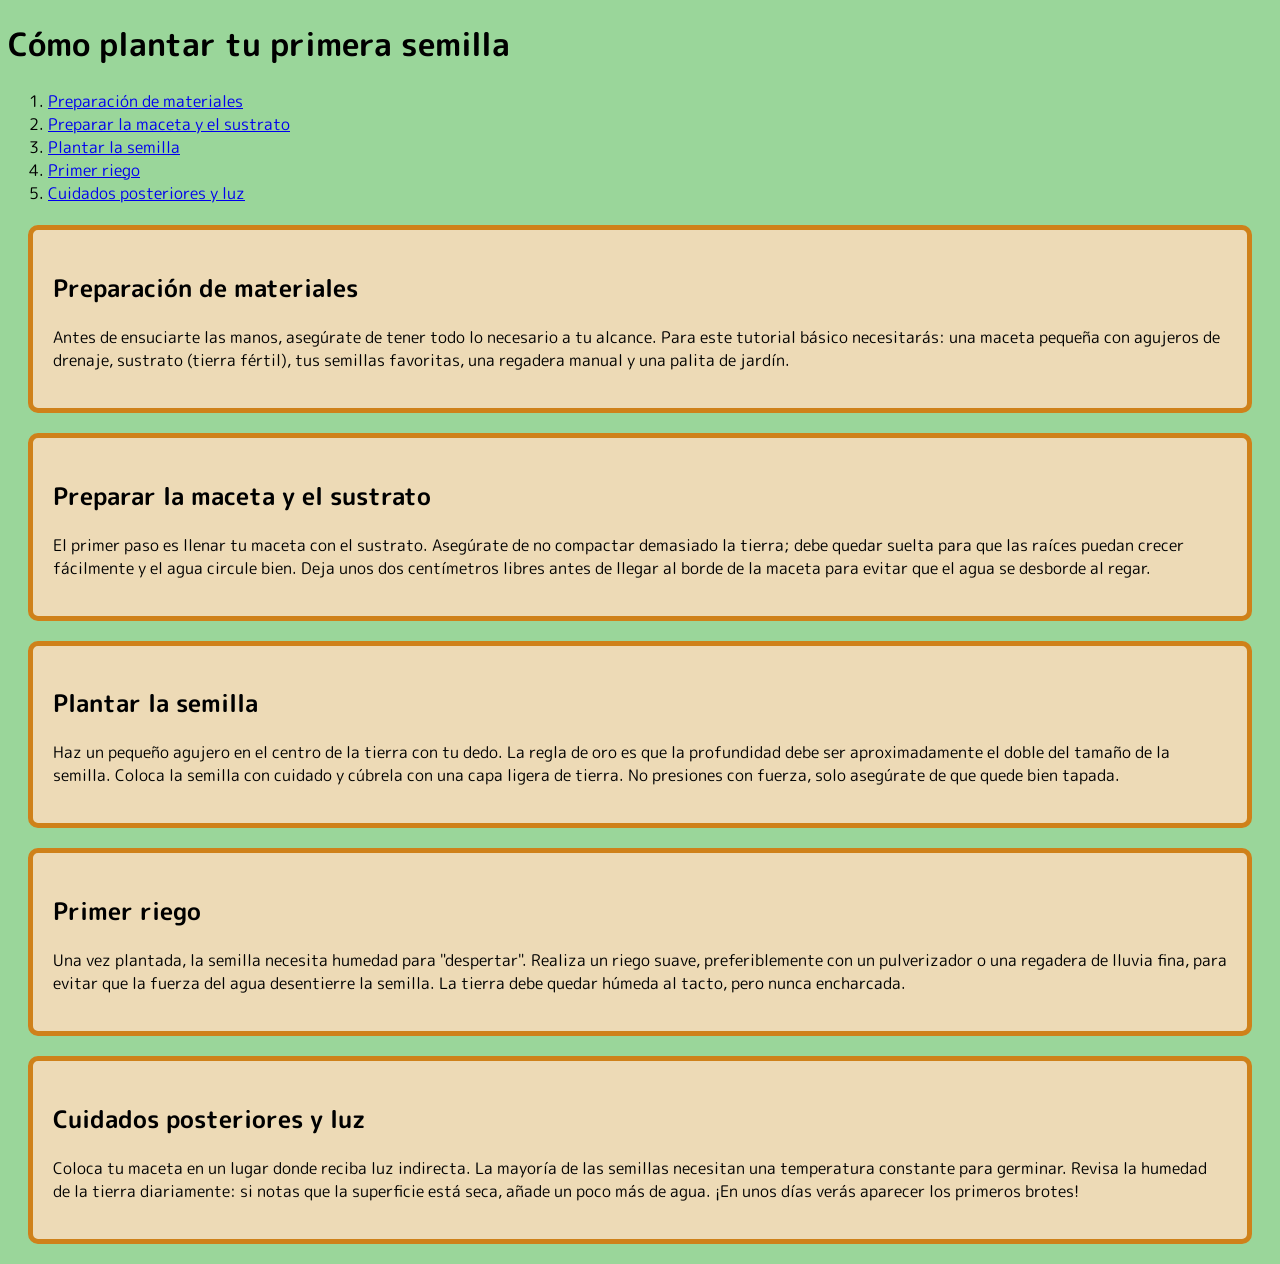
==== index.html @ baadfea5 "Add files via upload" ====
<!DOCTYPE html>
<html lang="en">
<head>
    <meta charset="UTF-8">
    <meta name="viewport" content="width=device-width, initial-scale=1.0">
    <title>Cómo plantar tu primera semilla</title>
    <link rel="stylesheet" href="style.css">
    <link rel="preconnect" href="https://fonts.googleapis.com">
<link rel="preconnect" href="https://fonts.gstatic.com" crossorigin>
<link href="https://fonts.googleapis.com/css2?family=M+PLUS+Rounded+1c&display=swap" rel="stylesheet">
</head>
<body>
    <h1>Cómo plantar tu primera semilla</h1>  
    <ol>
    <li><a href="#1">Preparación de materiales</a></li>
    <li><a href="#2">Preparar la maceta y el sustrato</a></li>
    <li><a href="#3">Plantar la semilla</a></li>
    <li><a href="#4">Primer riego</a></li>
    <li><a href="#5">Cuidados posteriores y luz</a></li>
    </ol>
    <div>
        <h2 id="#1">Preparación de materiales</h2>
        <p>Antes de ensuciarte las manos, asegúrate de tener todo lo necesario a tu alcance. Para este tutorial básico necesitarás: una maceta pequeña con agujeros de drenaje, sustrato (tierra fértil), tus semillas favoritas, una regadera manual y una palita de jardín.</p>
    </div>
    <div> 
        <h2 id="#2">Preparar la maceta y el sustrato</h2>
        <p>El primer paso es llenar tu maceta con el sustrato. Asegúrate de no compactar demasiado la tierra; debe quedar suelta para que las raíces puedan crecer fácilmente y el agua circule bien. Deja unos dos centímetros libres antes de llegar al borde de la maceta para evitar que el agua se desborde al regar.</p>
    </div>
    <div> 
        <h2 id="#3">Plantar la semilla</h2>
        <p> Haz un pequeño agujero en el centro de la tierra con tu dedo. La regla de oro es que la profundidad debe ser aproximadamente el doble del tamaño de la semilla. Coloca la semilla con cuidado y cúbrela con una capa ligera de tierra. No presiones con fuerza, solo asegúrate de que quede bien tapada.</p>
    </div>
    <div> 
        <h2 id="#4">Primer riego</h2>
        <p>Una vez plantada, la semilla necesita humedad para "despertar". Realiza un riego suave, preferiblemente con un pulverizador o una regadera de lluvia fina, para evitar que la fuerza del agua desentierre la semilla. La tierra debe quedar húmeda al tacto, pero nunca encharcada.</p>
    </div>
    <div> 
        <h2 id="#5">Cuidados posteriores y luz</h2>
        <p>Coloca tu maceta en un lugar donde reciba luz indirecta. La mayoría de las semillas necesitan una temperatura constante para germinar. Revisa la humedad de la tierra diariamente: si notas que la superficie está seca, añade un poco más de agua. ¡En unos días verás aparecer los primeros brotes!</p>
    </div>
</body>
</html>
---- style.css ----
body {
    font-family: "M PLUS Rounded 1c", sans-serif;
    font-weight: 400;
    font-style: normal;
    background-color: rgb(154, 214, 154);

}

div {
    background-color: rgb(237, 218, 182);
    border-radius: 10px;
    border: 5px solid;
    border-color: rgb(207, 129, 26);
    padding: 20px;
    margin: 20px;
}
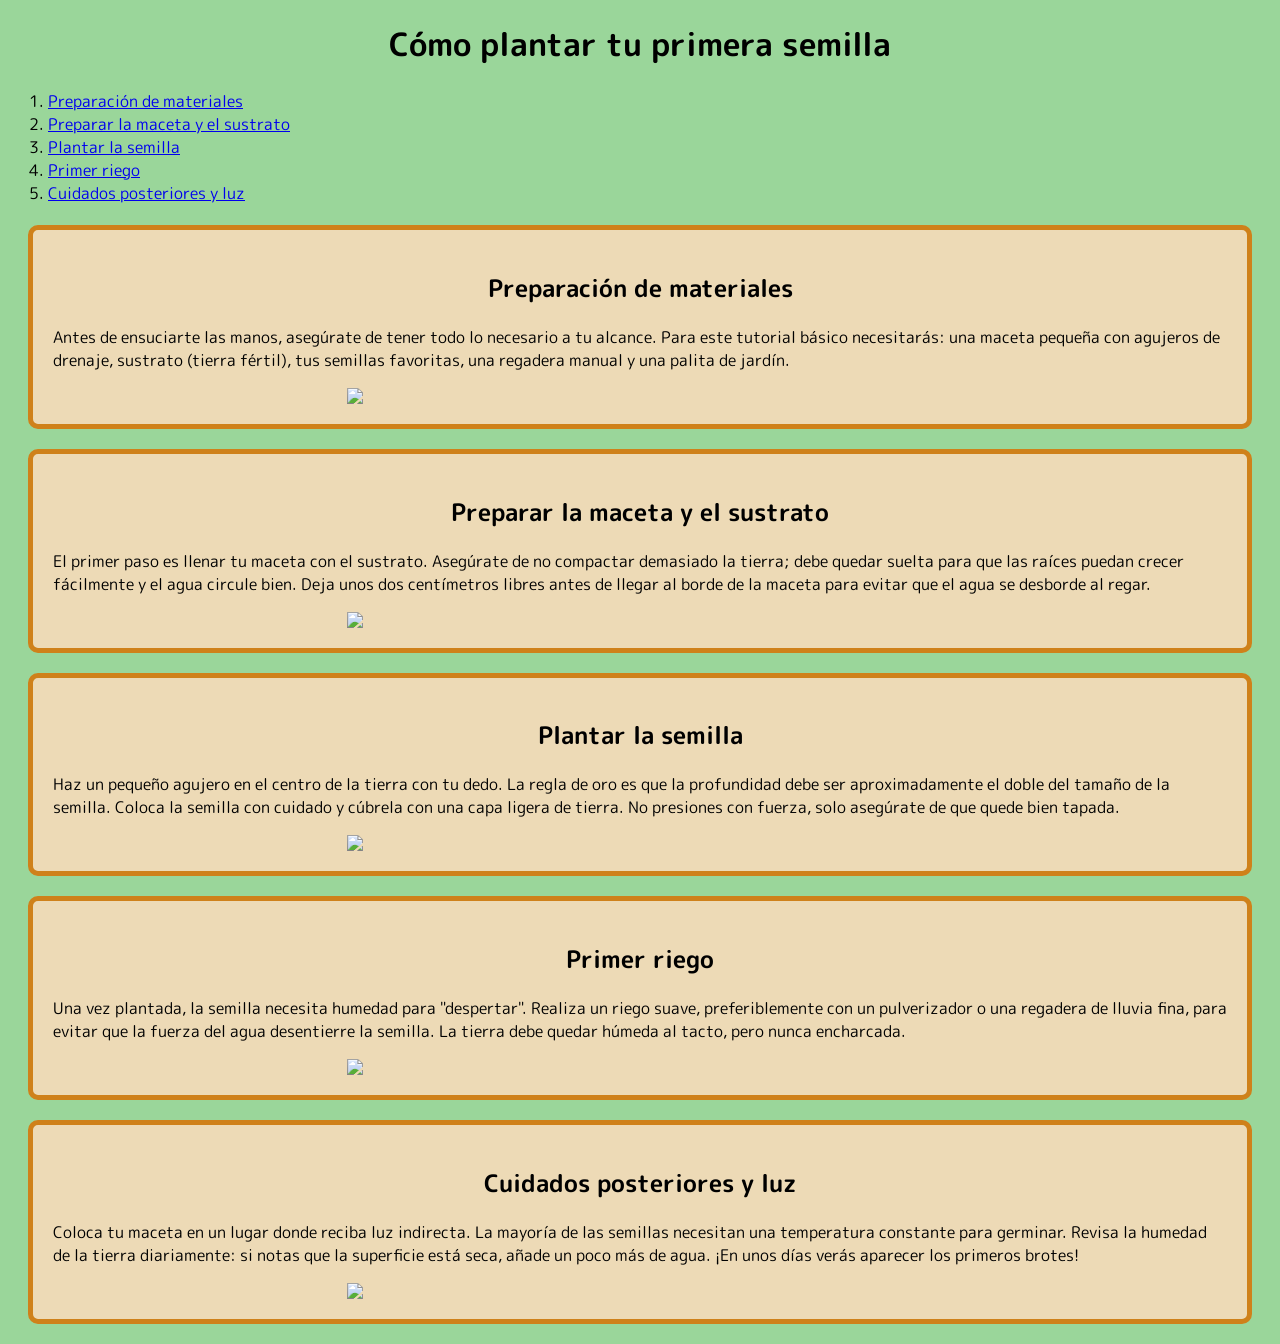
==== commit 6eba56d0: "lo saque" ====
--- a/index.html
+++ b/index.html
@@ -1,42 +1,47 @@
-<!DOCTYPE html>
-<html lang="en">
-<head>
-    <meta charset="UTF-8">
-    <meta name="viewport" content="width=device-width, initial-scale=1.0">
-    <title>Cómo plantar tu primera semilla</title>
-    <link rel="stylesheet" href="style.css">
-    <link rel="preconnect" href="https://fonts.googleapis.com">
-<link rel="preconnect" href="https://fonts.gstatic.com" crossorigin>
-<link href="https://fonts.googleapis.com/css2?family=M+PLUS+Rounded+1c&display=swap" rel="stylesheet">
-</head>
-<body>
-    <h1>Cómo plantar tu primera semilla</h1>  
-    <ol>
-    <li><a href="#1">Preparación de materiales</a></li>
-    <li><a href="#2">Preparar la maceta y el sustrato</a></li>
-    <li><a href="#3">Plantar la semilla</a></li>
-    <li><a href="#4">Primer riego</a></li>
-    <li><a href="#5">Cuidados posteriores y luz</a></li>
-    </ol>
-    <div>
-        <h2 id="#1">Preparación de materiales</h2>
-        <p>Antes de ensuciarte las manos, asegúrate de tener todo lo necesario a tu alcance. Para este tutorial básico necesitarás: una maceta pequeña con agujeros de drenaje, sustrato (tierra fértil), tus semillas favoritas, una regadera manual y una palita de jardín.</p>
-    </div>
-    <div> 
-        <h2 id="#2">Preparar la maceta y el sustrato</h2>
-        <p>El primer paso es llenar tu maceta con el sustrato. Asegúrate de no compactar demasiado la tierra; debe quedar suelta para que las raíces puedan crecer fácilmente y el agua circule bien. Deja unos dos centímetros libres antes de llegar al borde de la maceta para evitar que el agua se desborde al regar.</p>
-    </div>
-    <div> 
-        <h2 id="#3">Plantar la semilla</h2>
-        <p> Haz un pequeño agujero en el centro de la tierra con tu dedo. La regla de oro es que la profundidad debe ser aproximadamente el doble del tamaño de la semilla. Coloca la semilla con cuidado y cúbrela con una capa ligera de tierra. No presiones con fuerza, solo asegúrate de que quede bien tapada.</p>
-    </div>
-    <div> 
-        <h2 id="#4">Primer riego</h2>
-        <p>Una vez plantada, la semilla necesita humedad para "despertar". Realiza un riego suave, preferiblemente con un pulverizador o una regadera de lluvia fina, para evitar que la fuerza del agua desentierre la semilla. La tierra debe quedar húmeda al tacto, pero nunca encharcada.</p>
-    </div>
-    <div> 
-        <h2 id="#5">Cuidados posteriores y luz</h2>
-        <p>Coloca tu maceta en un lugar donde reciba luz indirecta. La mayoría de las semillas necesitan una temperatura constante para germinar. Revisa la humedad de la tierra diariamente: si notas que la superficie está seca, añade un poco más de agua. ¡En unos días verás aparecer los primeros brotes!</p>
-    </div>
-</body>
-</html>+<!DOCTYPE html>
+<html lang="en">
+<head>
+    <meta charset="UTF-8">
+    <meta name="viewport" content="width=device-width, initial-scale=1.0">
+    <title>Cómo plantar tu primera semilla</title>
+    <link rel="stylesheet" href="style.css">
+    <link rel="preconnect" href="https://fonts.googleapis.com">
+<link rel="preconnect" href="https://fonts.gstatic.com" crossorigin>
+<link href="https://fonts.googleapis.com/css2?family=M+PLUS+Rounded+1c&display=swap" rel="stylesheet">
+</head>
+<body>
+    <h1>Cómo plantar tu primera semilla</h1>  
+    <ol>
+    <li><a href="#1">Preparación de materiales</a></li>
+    <li><a href="#2">Preparar la maceta y el sustrato</a></li>
+    <li><a href="#3">Plantar la semilla</a></li>
+    <li><a href="#4">Primer riego</a></li>
+    <li><a href="#5">Cuidados posteriores y luz</a></li>
+    </ol>
+    <div>
+        <h2 id="1">Preparación de materiales</h2>
+        <p>Antes de ensuciarte las manos, asegúrate de tener todo lo necesario a tu alcance. Para este tutorial básico necesitarás: una maceta pequeña con agujeros de drenaje, sustrato (tierra fértil), tus semillas favoritas, una regadera manual y una palita de jardín.</p>
+        <img src="imagenes/herramientas.png">
+    </div>
+    <div> 
+        <h2 id="2">Preparar la maceta y el sustrato</h2>
+        <p>El primer paso es llenar tu maceta con el sustrato. Asegúrate de no compactar demasiado la tierra; debe quedar suelta para que las raíces puedan crecer fácilmente y el agua circule bien. Deja unos dos centímetros libres antes de llegar al borde de la maceta para evitar que el agua se desborde al regar.</p>
+        <img src="imagenes/maceta_sustrato.png">
+    </div>
+    <div> 
+        <h2 id="3">Plantar la semilla</h2>
+        <p> Haz un pequeño agujero en el centro de la tierra con tu dedo. La regla de oro es que la profundidad debe ser aproximadamente el doble del tamaño de la semilla. Coloca la semilla con cuidado y cúbrela con una capa ligera de tierra. No presiones con fuerza, solo asegúrate de que quede bien tapada.</p>
+        <img src="imagenes/semilla.png">
+    </div>
+    <div> 
+        <h2 id="4">Primer riego</h2>
+        <p>Una vez plantada, la semilla necesita humedad para "despertar". Realiza un riego suave, preferiblemente con un pulverizador o una regadera de lluvia fina, para evitar que la fuerza del agua desentierre la semilla. La tierra debe quedar húmeda al tacto, pero nunca encharcada.</p>
+        <img src="imagenes/primer_riego.png">
+    </div>
+    <div> 
+        <h2 id="5">Cuidados posteriores y luz</h2>
+        <p>Coloca tu maceta en un lugar donde reciba luz indirecta. La mayoría de las semillas necesitan una temperatura constante para germinar. Revisa la humedad de la tierra diariamente: si notas que la superficie está seca, añade un poco más de agua. ¡En unos días verás aparecer los primeros brotes!</p>
+        <img src="imagenes/mata_sin_espacios.png">
+    </div>
+</body>
+</html>
--- a/style.css
+++ b/style.css
@@ -1,16 +1,26 @@
-body {
-    font-family: "M PLUS Rounded 1c", sans-serif;
-    font-weight: 400;
-    font-style: normal;
-    background-color: rgb(154, 214, 154);
-
-}
-
-div {
-    background-color: rgb(237, 218, 182);
-    border-radius: 10px;
-    border: 5px solid;
-    border-color: rgb(207, 129, 26);
-    padding: 20px;
-    margin: 20px;
+body {
+    font-family: "M PLUS Rounded 1c", sans-serif;
+    font-weight: 400;
+    font-style: normal;
+    background-color: rgb(154, 214, 154);
+
+}
+
+div {
+    background-color: rgb(237, 218, 182);
+    border-radius: 10px;
+    border: 5px solid;
+    border-color: rgb(207, 129, 26);
+    padding: 20px;
+    margin: 20px;
+}
+h1,h2 {
+    color: rgb(0, 0, 0);
+    text-align: center;
+}
+img {
+    display: block;
+    margin-left: auto;
+    margin-right: auto;
+    width: 50%;
 }
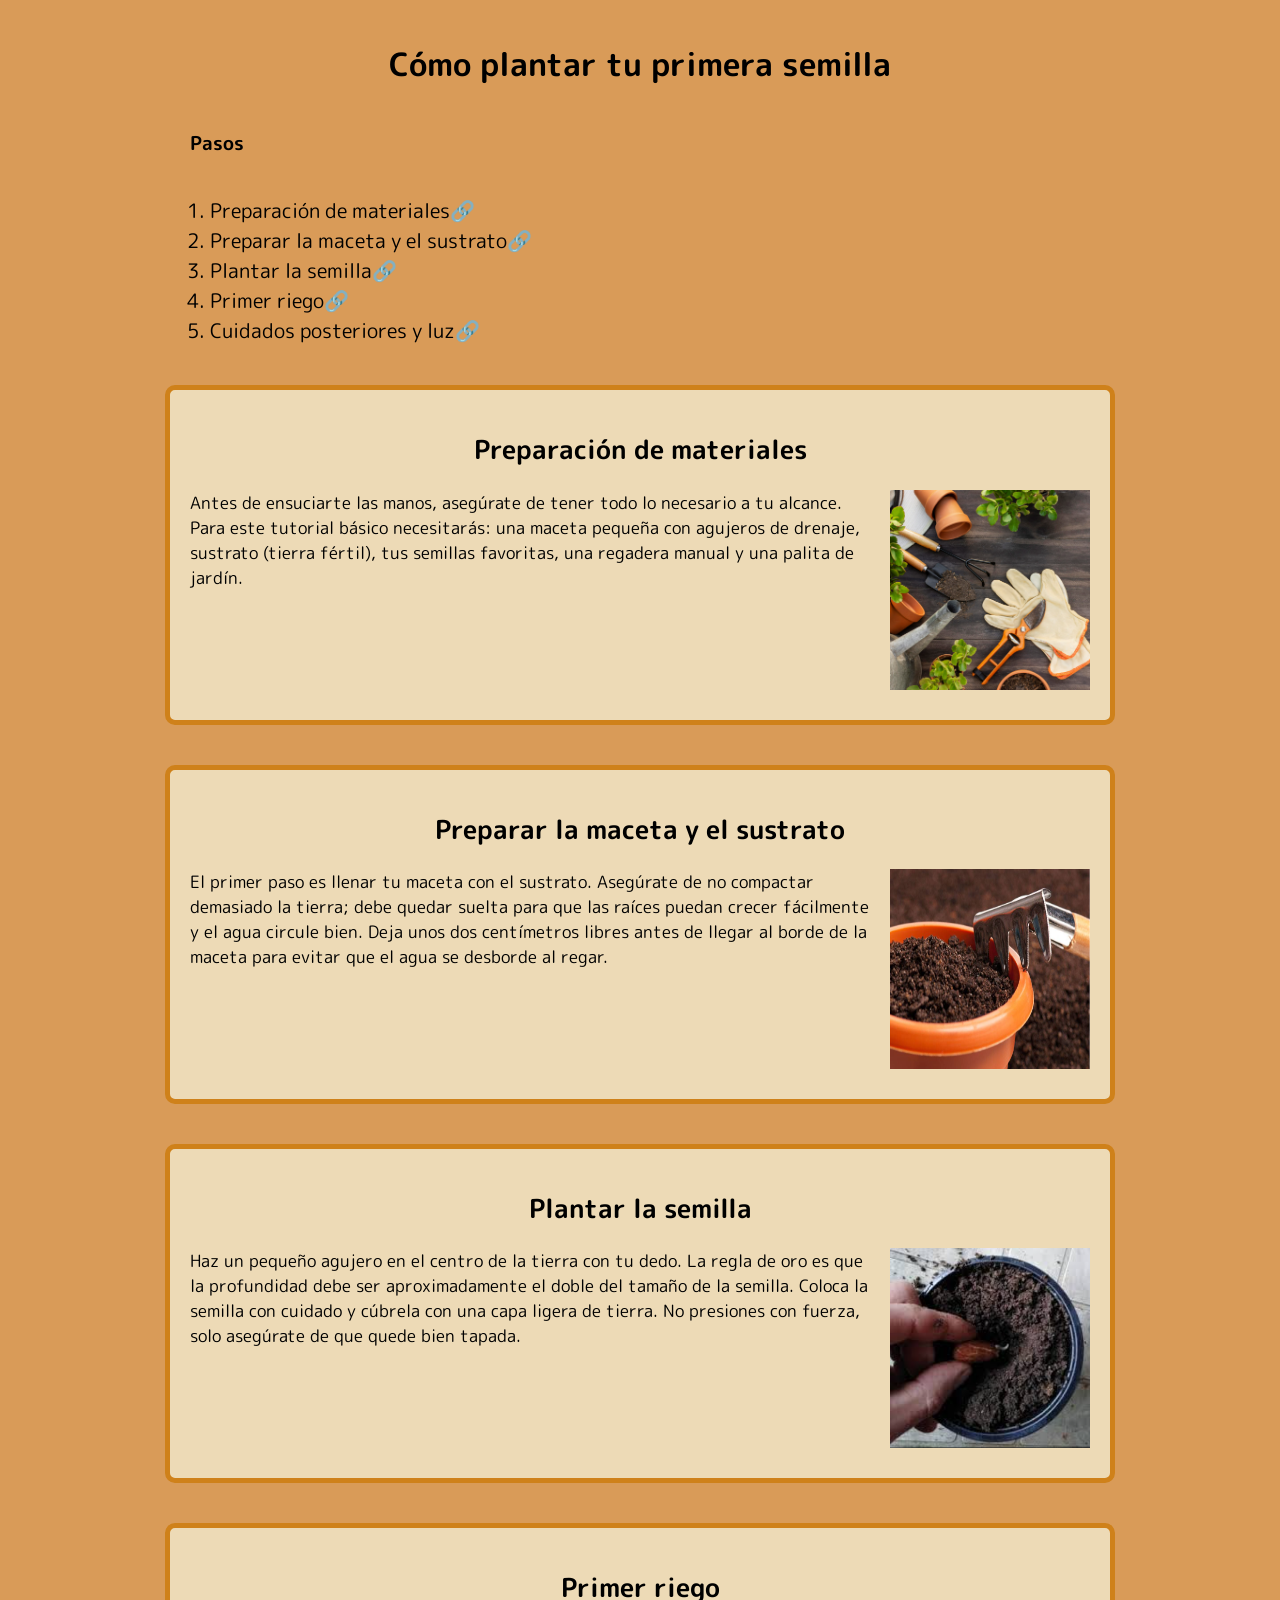
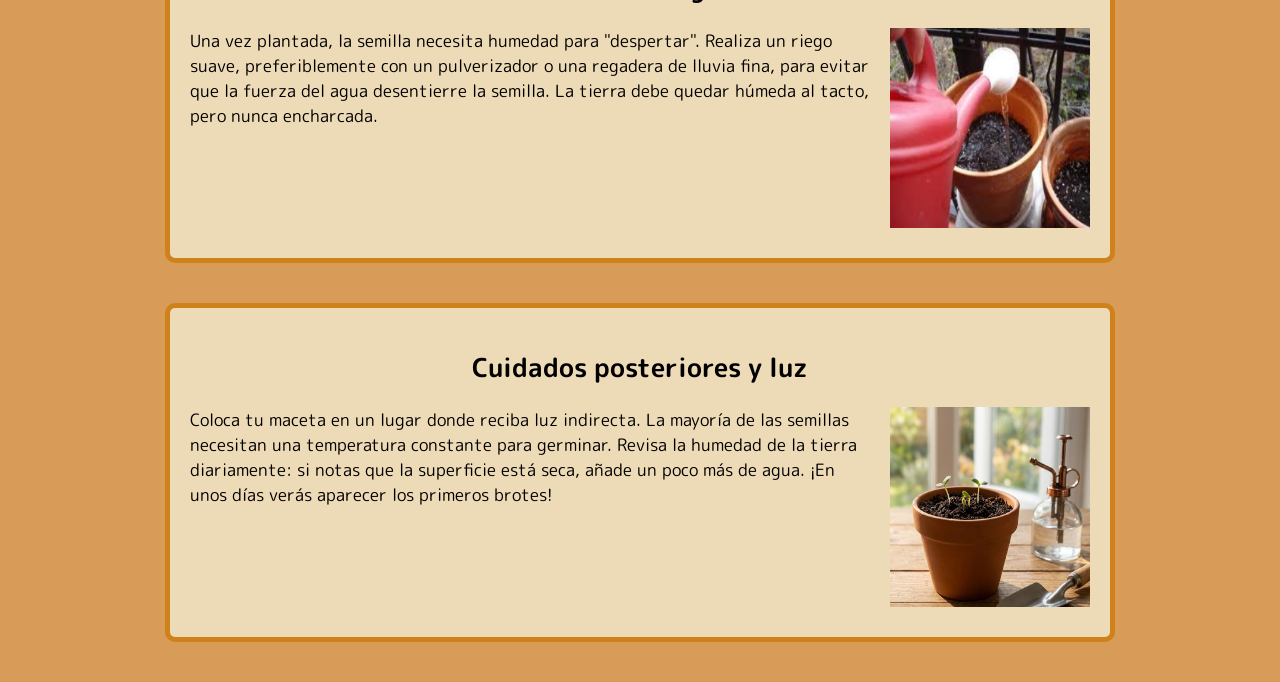
==== commit 6036ee9b: "mejora interfaz" ====
--- a/index.html
+++ b/index.html
@@ -11,37 +11,38 @@
 </head>
 <body>
     <h1>Cómo plantar tu primera semilla</h1>  
+    <h3>Pasos</h3>
     <ol>
-    <li><a href="#1">Preparación de materiales</a></li>
-    <li><a href="#2">Preparar la maceta y el sustrato</a></li>
-    <li><a href="#3">Plantar la semilla</a></li>
-    <li><a href="#4">Primer riego</a></li>
-    <li><a href="#5">Cuidados posteriores y luz</a></li>
+    <li><a href="#1">Preparación de materiales🔗</a></li>
+    <li><a href="#2">Preparar la maceta y el sustrato🔗</a></li>
+    <li><a href="#3">Plantar la semilla🔗</a></li>
+    <li><a href="#4">Primer riego🔗</a></li>
+    <li><a href="#5">Cuidados posteriores y luz🔗</a></li>
     </ol>
     <div>
         <h2 id="1">Preparación de materiales</h2>
+        <img src="imagenes/herramientas.png">
         <p>Antes de ensuciarte las manos, asegúrate de tener todo lo necesario a tu alcance. Para este tutorial básico necesitarás: una maceta pequeña con agujeros de drenaje, sustrato (tierra fértil), tus semillas favoritas, una regadera manual y una palita de jardín.</p>
-        <img src="imagenes/herramientas.png">
     </div>
     <div> 
         <h2 id="2">Preparar la maceta y el sustrato</h2>
+        <img src="imagenes/maceta_sustrato.png">
         <p>El primer paso es llenar tu maceta con el sustrato. Asegúrate de no compactar demasiado la tierra; debe quedar suelta para que las raíces puedan crecer fácilmente y el agua circule bien. Deja unos dos centímetros libres antes de llegar al borde de la maceta para evitar que el agua se desborde al regar.</p>
-        <img src="imagenes/maceta_sustrato.png">
     </div>
     <div> 
         <h2 id="3">Plantar la semilla</h2>
+        <img src="imagenes/semilla.png">
         <p> Haz un pequeño agujero en el centro de la tierra con tu dedo. La regla de oro es que la profundidad debe ser aproximadamente el doble del tamaño de la semilla. Coloca la semilla con cuidado y cúbrela con una capa ligera de tierra. No presiones con fuerza, solo asegúrate de que quede bien tapada.</p>
-        <img src="imagenes/semilla.png">
     </div>
     <div> 
         <h2 id="4">Primer riego</h2>
+        <img src="imagenes/primer_riego.png">
         <p>Una vez plantada, la semilla necesita humedad para "despertar". Realiza un riego suave, preferiblemente con un pulverizador o una regadera de lluvia fina, para evitar que la fuerza del agua desentierre la semilla. La tierra debe quedar húmeda al tacto, pero nunca encharcada.</p>
-        <img src="imagenes/primer_riego.png">
     </div>
     <div> 
         <h2 id="5">Cuidados posteriores y luz</h2>
+        <img src="imagenes/mata_sin_espacios.png">
         <p>Coloca tu maceta en un lugar donde reciba luz indirecta. La mayoría de las semillas necesitan una temperatura constante para germinar. Revisa la humedad de la tierra diariamente: si notas que la superficie está seca, añade un poco más de agua. ¡En unos días verás aparecer los primeros brotes!</p>
-        <img src="imagenes/mata_sin_espacios.png">
     </div>
 </body>
 </html>
--- a/style.css
+++ b/style.css
@@ -1,9 +1,17 @@
 body {
+    display: flex;
+    flex-direction: column;
+    align-items: center;
     font-family: "M PLUS Rounded 1c", sans-serif;
     font-weight: 400;
     font-style: normal;
-    background-color: rgb(154, 214, 154);
+    background-color: rgb(217, 155, 88);
+    margin: 0;
+    padding: 20px;
+}
 
+body > * {
+    width: min(100%, 900px);
 }
 
 div {
@@ -13,14 +21,28 @@
     border-color: rgb(207, 129, 26);
     padding: 20px;
     margin: 20px;
+    overflow: hidden;
+    font-size: 17px;
 }
 h1,h2 {
     color: rgb(0, 0, 0);
     text-align: center;
 }
+a, a:visited {
+    color: rgb(0, 0, 0);
+    text-decoration: none;
+    
+}
+a:hover, a:focus {
+    text-decoration: underline;
+}
 img {
-    display: block;
-    margin-left: auto;
-    margin-right: auto;
-    width: 50%;
+    float: right;
+    margin-left: 20px;
+    margin-bottom: 10px;
+    width: 200px;
+    height: 200px;
+}
+ol {
+    font-size: 20px;
 }
